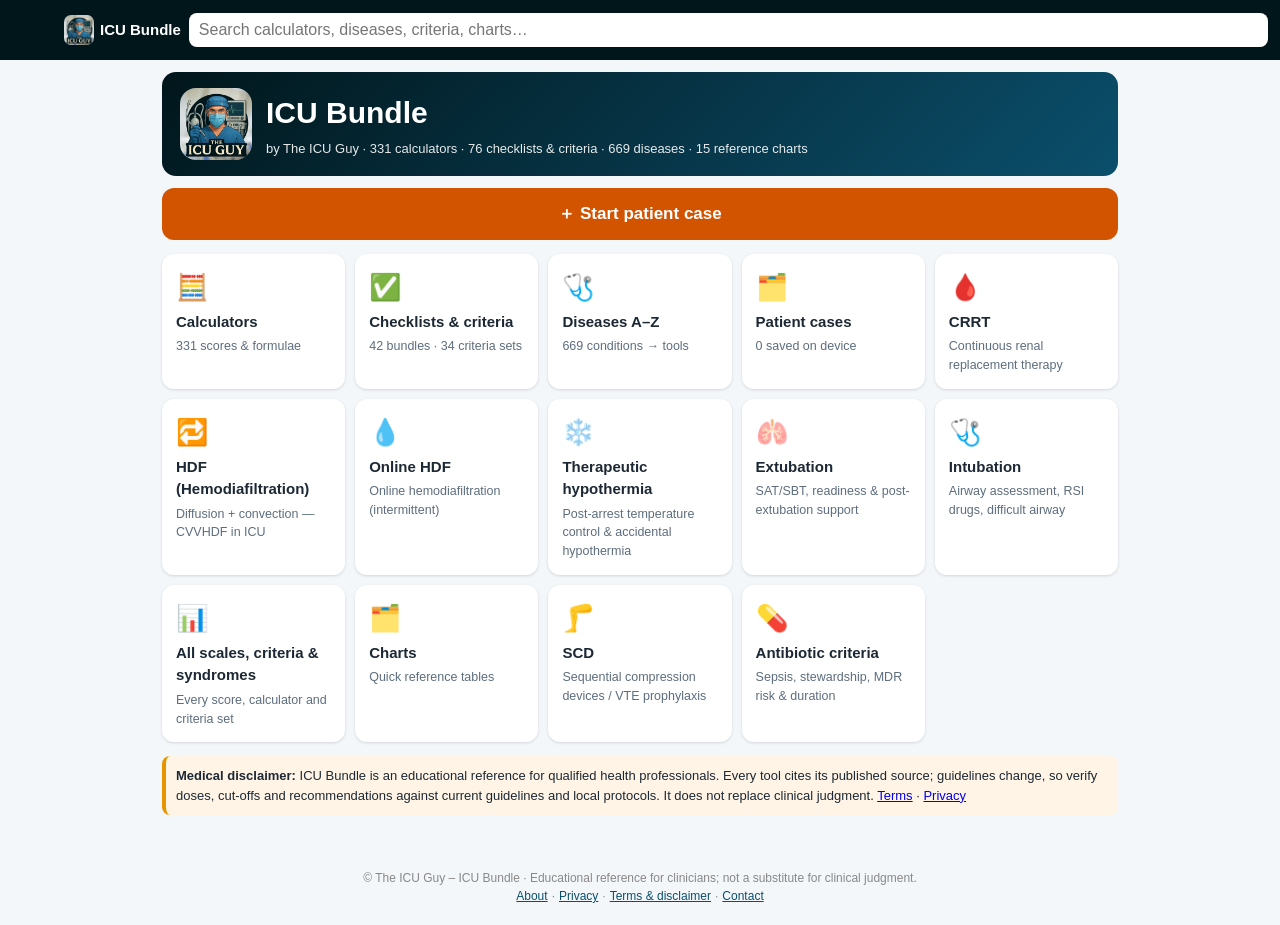
==== index.html @ e2936bab "The ICU Guy – ICU Bundle: book-free public version with AdSense-ready slots, legal pages, offline PW" ====
<!doctype html><html lang="en"><head><meta charset="utf-8"><meta name="viewport" content="width=device-width,initial-scale=1,viewport-fit=cover"><meta name="theme-color" content="#01161b"><meta name="description" content="ICU Bundle by The ICU Guy — free offline ICU and medical calculators (SOFA, APACHE II, GCS, qSOFA, MELD, CURB-65 and 300+ more), tap-to-check ICU bundles and diagnostic criteria, disease A–Z and quick reference charts, each with its published source."><meta name="apple-mobile-web-app-capable" content="yes"><meta name="mobile-web-app-capable" content="yes"><meta name="apple-mobile-web-app-status-bar-style" content="black-translucent"><meta name="apple-mobile-web-app-title" content="ICU Bundle"><meta name="format-detection" content="telephone=no"><link rel="manifest" href="manifest.webmanifest"><link rel="apple-touch-icon" href="icons/apple-touch-icon.png"><link rel="icon" type="image/png" sizes="32x32" href="icons/favicon-32.png"><link rel="icon" type="image/png" sizes="192x192" href="icons/icon-192.png"><title>The ICU Guy – ICU Bundle</title><link rel="stylesheet" href="style.css"><script src="ads-config.js"></script><script src="ads.js"></script></head><body>
<header><button id="back" onclick="history.back()">‹</button><a href="#home" class="brand"><img src="icons/logo-128.jpg" alt="" width="30" height="30"><span>ICU Bundle</span></a><input id="q" type="search" autocomplete="off" enterkeyhint="search" placeholder="Search…"><div id="sugg"></div></header>
<main id="main"><noscript><h1>The ICU Guy – ICU Bundle</h1><p>Free ICU and medical calculators, bundles, diagnostic criteria and reference charts for clinicians. Please enable JavaScript to use the app.</p></noscript></main><div id="zoom"></div><footer>© The ICU Guy – ICU Bundle · Educational reference for clinicians; not a substitute for clinical judgment.<br><a href="about.html">About</a>·<a href="privacy.html">Privacy</a>·<a href="terms.html">Terms &amp; disclaimer</a>·<a href="contact.html">Contact</a></footer><script src="calcs.js"></script><script src="checklists.js"></script><script src="diseases.js"></script><script src="topics.js"></script><script src="app.js"></script><script src="app2.js"></script></body></html>
---- style.css ----
*{box-sizing:border-box}body{margin:0;font:15px/1.5 -apple-system,Segoe UI,Roboto,sans-serif;background:#f4f7fa;color:#1c2833}
header{position:sticky;top:0;background:#0b4f6c;color:#fff;display:flex;gap:8px;align-items:center;padding:8px 12px;z-index:5}
header a{color:#fff;text-decoration:none;font-weight:700}#q{flex:1;padding:8px 10px;border-radius:8px;border:0;font-size:15px}#back{background:none;border:0;color:#fff;font-size:20px;cursor:pointer}
main{max-width:980px;margin:0 auto;padding:12px}.hero{background:linear-gradient(135deg,#0b4f6c,#1f8a9e);color:#fff;border-radius:14px;padding:16px 18px}.hero h1{margin:0}
.tiles{display:grid;grid-template-columns:repeat(auto-fill,minmax(160px,1fr));gap:10px;margin:14px 0}.tile{background:#fff;border-radius:12px;padding:14px;text-decoration:none;color:inherit;box-shadow:0 1px 3px #0002;display:flex;flex-direction:column;gap:4px}.tile:hover{box-shadow:0 2px 8px #0003}.tile .ic{font-size:26px}.tile small{color:#5d6d7e}
.card{background:#fff;border-radius:10px;padding:10px 12px;margin:8px 0;box-shadow:0 1px 2px #0002}summary{cursor:pointer}.key ul{padding-left:18px}.key li{margin:5px 0}
.cite{display:block;color:#7b8a99;font-size:12px}.tag{background:#e3f1f5;color:#0b4f6c;border-radius:6px;padding:0 6px;font-size:11px;margin-left:6px}
.row{display:block;background:#fff;margin:5px 0;padding:8px 10px;border-radius:8px;text-decoration:none;color:inherit;box-shadow:0 1px 2px #0001}.row:hover{background:#eef6f9}.sn{font-size:12px;color:#555}mark{background:#ffe58a}
.chips a{display:inline-block;background:#fff;border:1px solid #cfe0e8;border-radius:16px;padding:3px 10px;margin:3px;text-decoration:none;color:#0b4f6c;font-size:13px}
.txt p{margin:6px 0}.txt .li{margin:3px 0 3px 4px}.txt .li2{margin:2px 0 2px 24px;color:#333}h4.step{color:#0b4f6c;margin:14px 0 4px;border-left:4px solid #1f8a9e;padding-left:8px}
pre.tb{background:#f7f9fb;border:1px solid #e1e8ee;border-radius:6px;padding:8px;overflow:auto;font-size:11.5px;white-space:pre}.pgm{font-size:11px;color:#aab;text-align:right;border-top:1px dashed #dde}
.fig img,img.pg{max-width:100%;display:block;margin:6px auto;border:1px solid #ddd;cursor:zoom-in}#zoom{display:none;position:fixed;inset:0;background:#000d;z-index:9;overflow:auto;align-items:flex-start;justify-content:center}#zoom img{max-width:none;width:min(1400px,200vw)}
.calc{background:#fff;border-radius:10px;padding:10px 12px}.grp{margin:8px 0;padding:6px 8px;background:#f7fafc;border-radius:8px}.gl{font-weight:600;margin-bottom:3px}.grp label{display:block;padding:3px 0}.grp label i{color:#888;font-size:12px}
label.num{display:flex;justify-content:space-between;gap:8px;align-items:center}label.num input{width:120px;padding:5px;border:1px solid #ccd;border-radius:6px}
.res{background:#e7f6ec;border-left:4px solid #2e8b57;padding:8px;border-radius:6px;margin:8px 0}.reset{border:1px solid #ccd;background:#fff;border-radius:6px;padding:4px 10px}
.star{background:none;border:0;font-size:20px;color:#e0a800;cursor:pointer}.muted{color:#7b8a99}.disc{background:#fff4e5;border-left:4px solid #e69500;padding:10px;border-radius:8px;margin:14px 0;font-size:13px}
.warn{background:#fdecea;border-left:4px solid #c0392b;padding:10px;border-radius:8px}.note{background:#eef4ff;border-left:4px solid #3867d6;padding:8px;border-radius:6px;font-size:13px;margin:6px 0}
.filter{padding:8px;border:1px solid #ccd;border-radius:8px;margin:4px 4px 8px 0;font-size:14px}#scl,#chl{margin-top:4px}footer{text-align:center;font-size:12px;color:#888;padding:20px}
@media(max-width:600px){main{padding:8px}pre.tb{font-size:10px}}
/* iPhone / PWA */
html{-webkit-text-size-adjust:100%;overflow-x:hidden}body{min-height:100dvh;overflow-x:hidden;-webkit-tap-highlight-color:rgba(11,79,108,.15);padding-left:env(safe-area-inset-left);padding-right:env(safe-area-inset-right)}
header{padding-top:calc(8px + env(safe-area-inset-top));min-height:56px}footer{padding-bottom:calc(20px + env(safe-area-inset-bottom))}
input,select,textarea,#q,.filter,label.num input{font-size:16px!important}
#back,.star{min-width:44px;min-height:44px}.reset,.filter,button{min-height:44px}.row{min-height:44px;padding:11px 12px}.chips a{min-height:36px;line-height:28px}
summary{min-height:44px;padding:10px 0}.grp label{padding:9px 0;min-height:44px}.grp input[type=radio],.grp input[type=checkbox]{width:20px;height:20px;vertical-align:middle;margin-right:8px}
main{overflow-wrap:anywhere}main img{max-width:100%;height:auto}table{display:block;max-width:100%;overflow-x:auto}pre.tb{max-width:100%;-webkit-overflow-scrolling:touch}
#zoom{touch-action:pan-x pan-y pinch-zoom;padding:env(safe-area-inset-top) 0 env(safe-area-inset-bottom)}#zoom img{width:200vw;max-width:1400px;touch-action:pan-x pan-y pinch-zoom}
#zoom::after{content:"✕";position:fixed;top:calc(10px + env(safe-area-inset-top));right:14px;color:#fff;font-size:26px;background:#0008;border-radius:22px;width:44px;height:44px;text-align:center;line-height:44px}
@media(max-width:600px){header a{font-size:15px;white-space:nowrap}label.num input{width:100px}.tiles{grid-template-columns:repeat(2,1fr)}}
header{padding:calc(8px + env(safe-area-inset-top)) calc(12px + env(safe-area-inset-right)) 8px calc(12px + env(safe-area-inset-left));position:sticky;flex-wrap:nowrap}
header{background:#01161b}.brand{display:flex;align-items:center;gap:6px}.brand img{border-radius:7px}.brand span{white-space:nowrap}
@media(max-width:520px){.brand span{display:none}}
main{padding-left:calc(12px + env(safe-area-inset-left));padding-right:calc(12px + env(safe-area-inset-right));padding-bottom:calc(20px + env(safe-area-inset-bottom))}
#sugg{display:none;position:absolute;left:0;right:0;top:100%;max-height:75vh;overflow:auto;background:#fff;color:#1c2833;box-shadow:0 8px 24px #0004;border-radius:0 0 12px 12px;padding:4px 0 8px;-webkit-overflow-scrolling:touch}
#sugg a{display:block;padding:7px 14px;color:inherit;text-decoration:none;font-weight:400;border-bottom:1px solid #f0f3f5}#sugg a:active,#sugg a:hover{background:#eef6f9}#sugg small{display:block;color:#7b8a99;font-size:12px}
.sgh{font-size:12px;font-weight:700;color:#0b4f6c;text-transform:uppercase;padding:8px 14px 2px;letter-spacing:.03em}.sgh span{color:#99a}.sgm{font-size:11px;color:#99a;padding:4px 14px}#sugg a.sgall{color:#0b4f6c;font-weight:600}
.hero{display:flex;align-items:center;gap:14px;background:linear-gradient(135deg,#01161b,#0b4f6c)}.hlogo{width:72px;height:72px;border-radius:16px;flex:none}.hero p{margin:4px 0 0;font-size:13px;opacity:.9}
.bigbtn{display:block;width:100%;text-align:center;background:#d35400;color:#fff!important;font-weight:700;font-size:17px;padding:13px;border-radius:12px;border:0;margin:12px 0;text-decoration:none;cursor:pointer}
.bdg{display:inline-block;font-size:11px;border-radius:6px;padding:0 6px;margin:3px 0}.bdg.bk{background:#fdebd0;color:#935116}.bdg.lit{background:#e8f8f5;color:#117864}.purp{font-size:13px;color:#34495e;margin:3px 0}
.pbar{height:6px;background:#e5ecf0;border-radius:4px;margin-top:5px;overflow:hidden}.pbar i{display:block;height:100%;background:#27ae60;transition:width .2s}
.ti{display:flex;gap:10px;align-items:flex-start;padding:9px 6px;border-bottom:1px solid #eef2f4;cursor:pointer}.ti input{width:22px;height:22px;flex:none;margin-top:1px}.ti.done span{color:#7b8a99;text-decoration:line-through}.ti small{display:block;text-decoration:none;color:#27ae60;font-size:11px}
.tag.met{background:#d5f5e3;color:#1e8449;font-weight:700}.res.nm{background:#fdf2e9;border-color:#e67e22}
textarea{width:100%;min-height:60px;margin:8px 0;padding:8px;border:1px solid #ccd;border-radius:8px;font:inherit;font-size:16px}
.acts{display:flex;flex-wrap:wrap;gap:8px;margin:10px 0}.acts button{flex:1 1 30%;padding:10px;border:1px solid #cfe0e8;background:#fff;border-radius:10px;font-size:14px}.acts .fin{background:#27ae60;color:#fff;border:0}
.az{position:sticky;top:56px;background:#f4f7fa;display:flex;flex-wrap:wrap;gap:2px;padding:4px 0;z-index:2}.az a{padding:2px 7px;text-decoration:none;color:#0b4f6c;font-weight:700;font-size:13px}
.pk{display:flex;align-items:center;gap:8px}.pk input{width:20px;height:20px}select{font-size:16px;padding:5px;border-radius:6px;border:1px solid #ccd;max-width:60%}
.ti small{display:inline-block!important;width:100%}
/* reference tables */
.tw{overflow-x:auto;-webkit-overflow-scrolling:touch}.rt table{border-collapse:collapse;width:100%;font-size:13px;display:table}.rt th,.rt td{border:1px solid #dde5ea;padding:6px 8px;text-align:left;vertical-align:top}.rt th{background:#eef6f9;color:#0b4f6c}
.key ul{margin:6px 0 6px 18px;padding:0}.key li{margin:3px 0}
/* ads — only rendered when ads-config.js has a client id */
.adwrap{margin:18px 0;padding:6px 0;border-top:1px solid #e5ecf0;border-bottom:1px solid #e5ecf0;min-height:60px;overflow:hidden;clear:both;max-width:100%}.adlbl{font-size:10px;color:#99a;text-transform:uppercase;letter-spacing:.05em;margin-bottom:2px}
.noads .adwrap{display:none}body[data-view=case] .adwrap,body[data-view=cases] .adwrap,body[data-view=cl] .adwrap,body[data-view=checklists] .adwrap{display:none!important}
#cookiebar{position:fixed;left:8px;right:8px;bottom:calc(8px + env(safe-area-inset-bottom));z-index:50;background:#01161b;color:#fff;font-size:13px;padding:10px 12px;border-radius:12px;box-shadow:0 6px 20px #0005}#cookiebar a{color:#9fd8ee}#cookiebar button{margin-left:8px;min-height:36px;padding:4px 14px;border:0;border-radius:8px;background:#d35400;color:#fff;font-weight:700}
footer a{color:#0b4f6c;margin:0 4px}
.page{max-width:760px;margin:0 auto;padding:16px;line-height:1.55}.page h1{font-size:24px}.page h2{font-size:18px;margin-top:22px}
.rt th,.rt td{overflow-wrap:normal;word-break:normal;hyphens:auto}.rt td:first-child{min-width:88px}
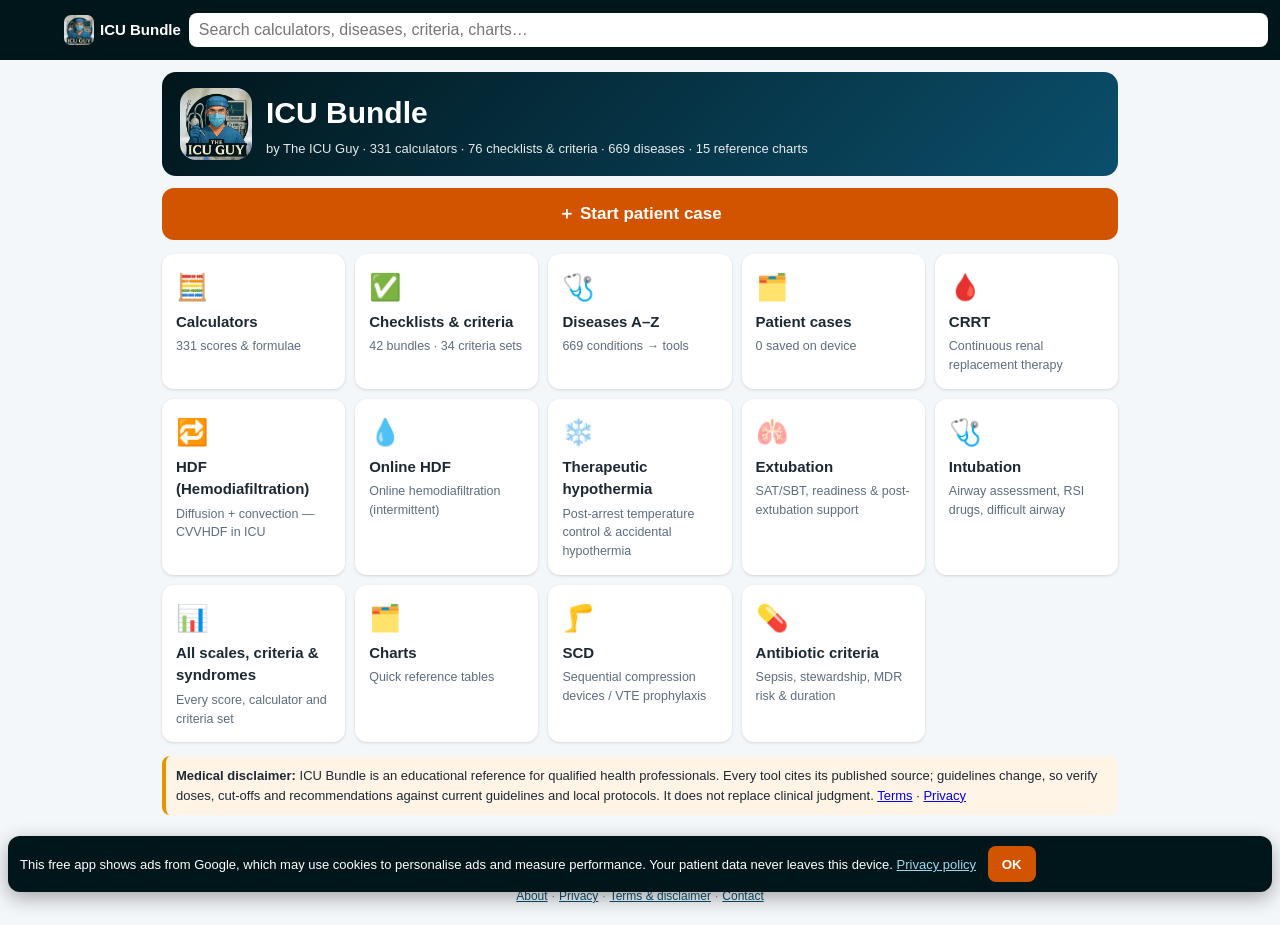
==== commit d84d1686: "Wire AdSense publisher ca-pub-9047557161133389 for site verification Set ADSENSE_CLIENT, publish ads" ====
--- a/index.html
+++ b/index.html
@@ -1,3 +1,3 @@
-<!doctype html><html lang="en"><head><meta charset="utf-8"><meta name="viewport" content="width=device-width,initial-scale=1,viewport-fit=cover"><meta name="theme-color" content="#01161b"><meta name="description" content="ICU Bundle by The ICU Guy — free offline ICU and medical calculators (SOFA, APACHE II, GCS, qSOFA, MELD, CURB-65 and 300+ more), tap-to-check ICU bundles and diagnostic criteria, disease A–Z and quick reference charts, each with its published source."><meta name="apple-mobile-web-app-capable" content="yes"><meta name="mobile-web-app-capable" content="yes"><meta name="apple-mobile-web-app-status-bar-style" content="black-translucent"><meta name="apple-mobile-web-app-title" content="ICU Bundle"><meta name="format-detection" content="telephone=no"><link rel="manifest" href="manifest.webmanifest"><link rel="apple-touch-icon" href="icons/apple-touch-icon.png"><link rel="icon" type="image/png" sizes="32x32" href="icons/favicon-32.png"><link rel="icon" type="image/png" sizes="192x192" href="icons/icon-192.png"><title>The ICU Guy – ICU Bundle</title><link rel="stylesheet" href="style.css"><script src="ads-config.js"></script><script src="ads.js"></script></head><body>
+<!doctype html><html lang="en"><head><meta charset="utf-8"><meta name="google-adsense-account" content="ca-pub-9047557161133389"><meta name="viewport" content="width=device-width,initial-scale=1,viewport-fit=cover"><meta name="theme-color" content="#01161b"><meta name="description" content="ICU Bundle by The ICU Guy — free offline ICU and medical calculators (SOFA, APACHE II, GCS, qSOFA, MELD, CURB-65 and 300+ more), tap-to-check ICU bundles and diagnostic criteria, disease A–Z and quick reference charts, each with its published source."><meta name="apple-mobile-web-app-capable" content="yes"><meta name="mobile-web-app-capable" content="yes"><meta name="apple-mobile-web-app-status-bar-style" content="black-translucent"><meta name="apple-mobile-web-app-title" content="ICU Bundle"><meta name="format-detection" content="telephone=no"><link rel="manifest" href="manifest.webmanifest"><link rel="apple-touch-icon" href="icons/apple-touch-icon.png"><link rel="icon" type="image/png" sizes="32x32" href="icons/favicon-32.png"><link rel="icon" type="image/png" sizes="192x192" href="icons/icon-192.png"><title>The ICU Guy – ICU Bundle</title><link rel="stylesheet" href="style.css"><script src="ads-config.js"></script><script src="ads.js"></script></head><body>
 <header><button id="back" onclick="history.back()">‹</button><a href="#home" class="brand"><img src="icons/logo-128.jpg" alt="" width="30" height="30"><span>ICU Bundle</span></a><input id="q" type="search" autocomplete="off" enterkeyhint="search" placeholder="Search…"><div id="sugg"></div></header>
 <main id="main"><noscript><h1>The ICU Guy – ICU Bundle</h1><p>Free ICU and medical calculators, bundles, diagnostic criteria and reference charts for clinicians. Please enable JavaScript to use the app.</p></noscript></main><div id="zoom"></div><footer>© The ICU Guy – ICU Bundle · Educational reference for clinicians; not a substitute for clinical judgment.<br><a href="about.html">About</a>·<a href="privacy.html">Privacy</a>·<a href="terms.html">Terms &amp; disclaimer</a>·<a href="contact.html">Contact</a></footer><script src="calcs.js"></script><script src="checklists.js"></script><script src="diseases.js"></script><script src="topics.js"></script><script src="app.js"></script><script src="app2.js"></script></body></html>
